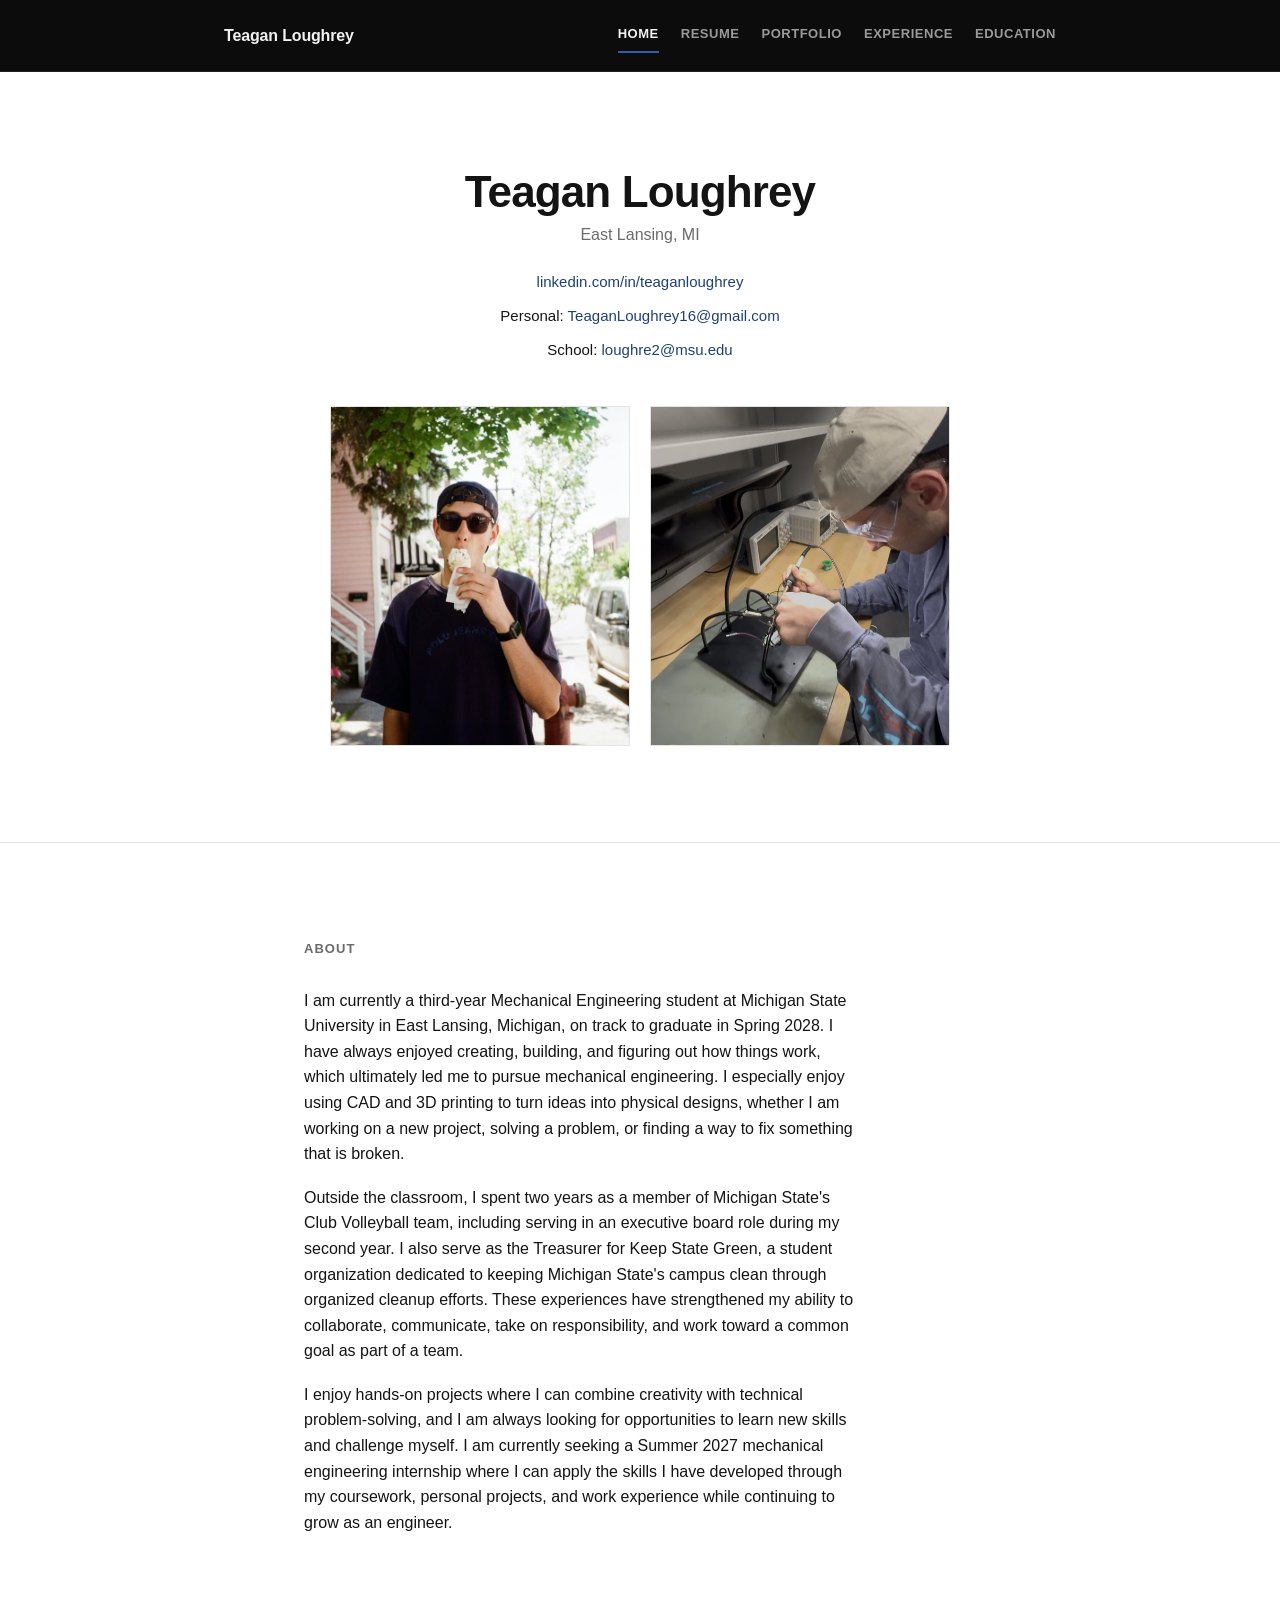
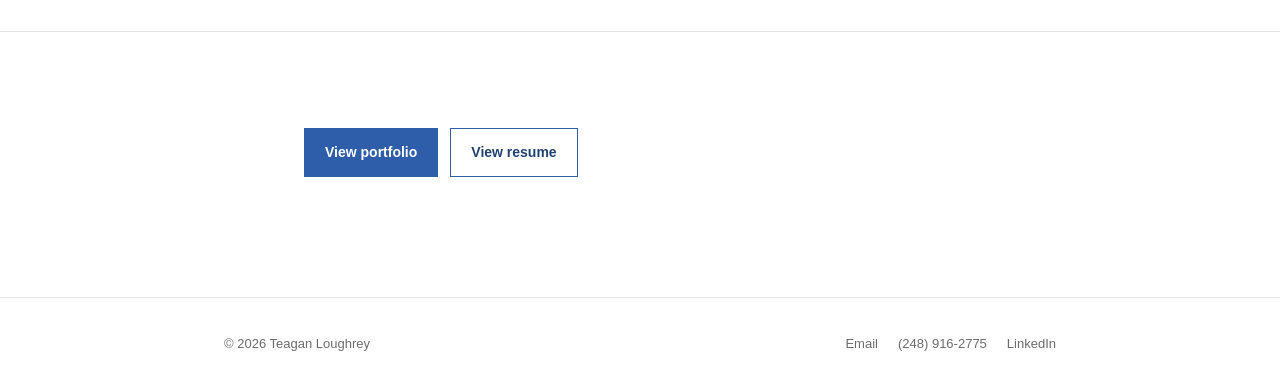
==== index.html @ 67443c55 "Add files via upload" ====
<!DOCTYPE html>
<!--
  EDITING GUIDE
  =============
  This site is 5 plain HTML files sharing one style.css — no build step,
  no framework. To host it for free: create a GitHub repo, drop these
  files in, enable GitHub Pages (Settings → Pages → deploy from branch).
  Netlify Drop (netlify.com/drop) works too — just drag this folder in.

  Search "EDIT:" in each file for the spots to personalize.
  Replace bracketed placeholders like [Your Name] with your real info.
-->
<html lang="en">
<head>
<meta charset="UTF-8">
<meta name="viewport" content="width=device-width, initial-scale=1.0">
<title>Teagan Loughrey — Portfolio</title>
<meta name="description" content="Portfolio of Teagan Loughrey, Mechanical Engineering student at Michigan State University.">
<link rel="stylesheet" href="style.css">
</head>
<body>

<header class="site-nav">
  <div class="wrap">
    <a class="brand" href="index.html">Teagan Loughrey</a>
    <span class="brand-email">TeaganLoughrey16@gmail.com</span>
    <nav>
      <a href="index.html" aria-current="page">Home</a>
      <a href="resume.html">Resume</a>
      <a href="portfolio.html">Portfolio</a>
      <a href="experience.html">Experience</a>
      <a href="education.html">Education</a>
    </nav>
  </div>
</header>

<main>
  <div class="wrap intro-block">
    <h1 class="page-title">Teagan Loughrey</h1>
    <p class="intro-loc">East Lansing, MI</p>
    <p class="intro-line"><a href="https://linkedin.com/in/teaganloughrey" target="_blank" rel="noopener">linkedin.com/in/teaganloughrey</a></p>
    <p class="intro-line">Personal: <a href="mailto:TeaganLoughrey16@gmail.com">TeaganLoughrey16@gmail.com</a></p>
    <p class="intro-line">School: <a href="mailto:loughre2@msu.edu">loughre2@msu.edu</a></p>

    <div class="photo-row">
      <img class="photo-box" src="images/portrait.jpeg" alt="Portrait of Teagan Loughrey">
      <img class="photo-box" src="images/working-photo.jpeg" alt="Teagan soldering a circuit board in a lab">
    </div>
  </div>

  <hr class="rule">

  <div class="wrap body-text">
    <h2 class="section-title">About</h2>
    <p>
      I am currently a third-year Mechanical Engineering student at Michigan
      State University in East Lansing, Michigan, on track to graduate in
      Spring 2028. I have always enjoyed creating, building, and figuring out
      how things work, which ultimately led me to pursue mechanical
      engineering. I especially enjoy using CAD and 3D printing to turn ideas
      into physical designs, whether I am working on a new project, solving a
      problem, or finding a way to fix something that is broken.
    </p>
    <p>
      Outside the classroom, I spent two years as a member of Michigan
      State's Club Volleyball team, including serving in an executive board
      role during my second year. I also serve as the Treasurer for Keep
      State Green, a student organization dedicated to keeping Michigan
      State's campus clean through organized cleanup efforts. These
      experiences have strengthened my ability to collaborate, communicate,
      take on responsibility, and work toward a common goal as part of a
      team.
    </p>
    <p>
      I enjoy hands-on projects where I can combine creativity with
      technical problem-solving, and I am always looking for opportunities
      to learn new skills and challenge myself. I am currently seeking a
      Summer 2027 mechanical engineering internship where I can apply the
      skills I have developed through my coursework, personal projects, and
      work experience while continuing to grow as an engineer.
    </p>
  </div>

  <hr class="rule">

  <div class="wrap">
    <div class="btn-row">
      <a class="btn filled" href="portfolio.html">View portfolio</a>
      <a class="btn" href="resume.html">View resume</a>
    </div>
  </div>
</main>

<footer class="site-foot">
  <div class="wrap">
    <span>© 2026 Teagan Loughrey</span>
    <div class="foot-links">
      <a href="mailto:loughre2@msu.edu">Email</a>
      <a href="tel:2489162775">(248) 916-2775</a>
      <a href="https://linkedin.com/in/teaganloughrey" target="_blank" rel="noopener">LinkedIn</a>
    </div>
  </div>
</footer>

</body>
</html>
---- style.css ----
/* ============================================================
   MINIMAL PORTFOLIO — SHARED STYLESHEET
   Black & white, sans-serif, generous whitespace.
   Edit --gap / --maxw below to adjust overall density and width.
   ============================================================ */

:root {
  --ink: #141414;
  --paper: #ffffff;
  --dim: #6b6b6b;
  --line: #e3e3e3;
  --maxw: 720px;
  --gap: 96px;
  --sans: -apple-system, BlinkMacSystemFont, 'Segoe UI', Roboto, Helvetica, Arial, sans-serif;

  --sidebar-w: 230px;
  --sidebar-bg: #0c0c0c;
  --sidebar-text: #f2f2f2;
  --sidebar-dim: #9a9a9a;
  --blue: #2e5eaa;
  --blue-dark: #1f4173;
}

* { box-sizing: border-box; }

html { -webkit-text-size-adjust: 100%; }

body {
  margin: 0;
  background: var(--paper);
  color: var(--ink);
  font-family: var(--sans);
  font-size: 16px;
  line-height: 1.6;
  -webkit-font-smoothing: antialiased;
}

a { color: inherit; }

h1, h2, h3, p, ul { margin: 0; }

:focus-visible { outline: 2px solid var(--ink); outline-offset: 3px; }

.wrap {
  max-width: var(--maxw);
  margin: 0 auto;
  padding: 0 24px;
}

/* ---------- top nav ---------- */
header.site-nav {
  background: var(--sidebar-bg);
  border-bottom: 1px solid #222;
}
header.site-nav .wrap {
  max-width: 880px;
  height: auto;
  display: flex;
  align-items: center;
  justify-content: space-between;
  flex-wrap: wrap;
  gap: 10px 24px;
  padding: 18px 24px;
}
.site-nav .brand {
  font-weight: 700;
  font-size: 16px;
  text-decoration: none;
  letter-spacing: -0.01em;
  color: var(--sidebar-text);
}
.site-nav .brand-email {
  display: none;
}
.site-nav nav {
  display: flex;
  flex-direction: row;
  gap: 22px;
  flex-wrap: wrap;
}
.site-nav nav a {
  font-size: 13px;
  font-weight: 600;
  text-transform: uppercase;
  letter-spacing: 0.04em;
  text-decoration: none;
  color: var(--sidebar-dim);
  padding: 6px 0;
  border-bottom: 2px solid transparent;
}
.site-nav nav a:hover,
.site-nav nav a[aria-current="page"] {
  color: var(--sidebar-text);
  border-bottom-color: var(--blue);
}
.nav-toggle { display: none; }

/* ---------- page shell ---------- */
main {
  padding: var(--gap) 0 120px;
}
main .wrap + .wrap { margin-top: var(--gap); }

/* ---------- typography ---------- */
h1.page-title {
  font-size: clamp(32px, 5vw, 44px);
  font-weight: 700;
  letter-spacing: -0.02em;
  line-height: 1.1;
  margin-bottom: 14px;
}
p.lede {
  font-size: 18px;
  color: var(--dim);
  max-width: 56ch;
  line-height: 1.6;
  margin-bottom: 0;
}
h2.section-title {
  font-size: 13px;
  font-weight: 600;
  text-transform: uppercase;
  letter-spacing: 0.08em;
  color: var(--dim);
  margin-bottom: 28px;
}
.body-text p { font-size: 16px; color: var(--ink); max-width: 62ch; margin-bottom: 18px; }
.body-text p:last-child { margin-bottom: 0; }

hr.rule { border: none; border-top: 1px solid var(--line); margin: var(--gap) 0; }

/* ---------- buttons / links ---------- */
.btn {
  display: inline-flex;
  align-items: center;
  gap: 8px;
  font-size: 14px;
  font-weight: 600;
  text-decoration: none;
  padding: 12px 20px;
  border: 1px solid var(--blue);
  color: var(--blue-dark);
}
.btn.filled { background: var(--blue); color: #ffffff; border-color: var(--blue); }
.btn:hover.filled { background: var(--blue-dark); }
.btn:hover:not(.filled) { background: var(--blue); color: #ffffff; }
.btn-row { display: flex; gap: 12px; flex-wrap: wrap; }

.text-link {
  font-size: 14px;
  text-decoration: underline;
  text-underline-offset: 3px;
  color: var(--blue-dark);
}

/* ---------- list rows (experience / education) ---------- */
.row-list { display: flex; flex-direction: column; }
.row {
  display: grid;
  grid-template-columns: 160px 1fr;
  gap: 24px;
  padding: 32px 0;
  border-top: 1px solid var(--line);
}
.row-list .row:first-child { border-top: none; padding-top: 0; }
@media (max-width: 600px) {
  .row { grid-template-columns: 1fr; gap: 6px; }
}
.row .meta { font-size: 13px; color: var(--dim); padding-top: 3px; }
.row .role { font-size: 17px; font-weight: 600; margin-bottom: 2px; }
.row .org { font-size: 14.5px; color: var(--dim); margin-bottom: 12px; }
.row ul { margin: 0; padding-left: 18px; }
.row li { font-size: 15px; color: var(--ink); margin-bottom: 6px; line-height: 1.55; }
.row li:last-child { margin-bottom: 0; }

/* ---------- project list (image cards) ---------- */
.project-list { display: flex; flex-direction: column; }
.project-card {
  display: flex;
  gap: 26px;
  padding: 30px 0;
  border-top: 1px solid var(--line);
}
.project-list .project-card:first-child { border-top: none; padding-top: 0; }
.project-card .thumb {
  width: 200px;
  height: 150px;
  object-fit: contain;
  background: #ffffff;
  border: 1px solid var(--line);
  flex-shrink: 0;
}
.project-card .placeholder-thumb {
  display: flex;
  align-items: center;
  justify-content: center;
  font-family: inherit;
  font-size: 11px;
  color: var(--dim);
  text-align: center;
  border-style: dashed;
}
.project-card .content { flex: 1; min-width: 0; }
.project-card .top-line { display: flex; justify-content: space-between; align-items: baseline; gap: 16px; }
.project-card .title { font-size: 19px; font-weight: 600; }
.project-card .year { font-size: 13px; color: var(--dim); white-space: nowrap; }
.project-card .desc { font-size: 15px; color: var(--dim); margin-top: 8px; }
.project-card .tags { margin-top: 12px; font-size: 12.5px; color: var(--dim); }

@media (max-width: 600px) {
  .project-card { flex-direction: column; }
  .project-card .thumb { width: 100%; height: 200px; }
  .project-card .thumb.tall { height: 260px; }
}
.project-card .thumb.tall { height: 260px; }

/* ---------- education card ---------- */
.edu-entry { padding: 30px 0; border-top: 1px solid var(--line); }
.edu-entry:first-child { border-top: none; padding-top: 0; }
.edu-entry .school { font-size: 19px; font-weight: 600; margin-bottom: 2px; }
.edu-entry .deg { font-size: 15px; color: var(--dim); margin-bottom: 10px; }
.edu-entry .meta { font-size: 13px; color: var(--dim); }

.course-list { display: flex; flex-wrap: wrap; gap: 10px 28px; margin-top: 16px; }
.course-list span { font-size: 14px; color: var(--ink); position: relative; padding-left: 14px; }
.course-list span::before { content: ""; position: absolute; left: 0; top: 8px; width: 5px; height: 5px; background: var(--blue); border-radius: 50%; }

.term-list { margin-top: 30px; display: flex; flex-direction: column; gap: 26px; }
.term-block h4 { font-size: 14px; font-weight: 700; margin-bottom: 8px; }
.term-block ul { list-style: none; padding: 0; margin: 0; display: flex; flex-direction: column; gap: 4px; }
.term-block li { font-size: 14.5px; color: var(--ink); position: relative; padding-left: 14px; }
.term-block li::before { content: ""; position: absolute; left: 0; top: 8px; width: 5px; height: 5px; background: var(--blue); border-radius: 50%; }
.term-block.placeholder h4 { color: var(--dim); }
.term-block.placeholder p { font-size: 13.5px; color: var(--dim); font-style: italic; }

/* ---------- footer ---------- */
footer.site-foot {
  border-top: 1px solid var(--line);
  padding: 36px 0;
}
footer.site-foot .wrap {
  max-width: 880px;
  display: flex;
  justify-content: space-between;
  align-items: center;
  flex-wrap: wrap;
  gap: 12px;
  font-size: 13px;
  color: var(--dim);
}
footer.site-foot a { text-decoration: none; }
footer.site-foot a:hover { color: var(--blue-dark); }
.foot-links { display: flex; gap: 20px; }

/* ---------- grouped experience (company header + nested roles) ---------- */
.company-list { display: flex; flex-direction: column; }
.company-group { padding: 30px 0; border-top: 1px solid var(--line); }
.company-list .company-group:first-child { border-top: none; padding-top: 0; }
.company-head { display: flex; justify-content: space-between; align-items: baseline; flex-wrap: wrap; gap: 4px 12px; }
.company-head .company-name { font-size: 17px; font-weight: 700; }
.company-head .company-loc { font-size: 13px; color: var(--dim); }
.role-item {
  margin-top: 18px;
  padding-left: 20px;
  border-left: 2px solid var(--line);
}
.role-item + .role-item { margin-top: 22px; }
.role-item .role-title { font-size: 15px; font-weight: 600; margin-bottom: 2px; }
.role-item .role-dates { font-size: 13px; color: var(--blue-dark); margin-bottom: 8px; }
.role-item ul { margin: 0; padding-left: 18px; }
.role-item li { font-size: 14px; line-height: 1.6; color: var(--dim); margin-bottom: 5px; }
.role-item li.tbd { list-style: none; margin-left: -18px; font-style: italic; color: var(--dim); }
.sheet-box {
  border: 1px solid var(--line);
  margin-top: 28px;
  background: #f4f4f4;
}
.pdf-frame iframe {
  display: block;
  width: 100%;
  height: 720px;
  border: none;
}
@media (max-width: 700px) {
  .pdf-frame iframe { height: 480px; }
}
.intro-block { text-align: center; }
.intro-block h1.page-title { margin-bottom: 6px; }
.intro-block .intro-loc { font-size: 16px; color: var(--dim); margin-bottom: 22px; }
.intro-block .intro-line { font-size: 15px; margin-bottom: 10px; }
.intro-block .intro-line a { color: var(--blue-dark); text-decoration: none; }
.intro-block .intro-line a:hover { text-decoration: underline; }
.intro-block .intro-line:last-of-type { margin-bottom: 0; }

.photo-row {
  display: flex;
  gap: 20px;
  justify-content: center;
  margin: 44px 0;
  flex-wrap: wrap;
}
.photo-box {
  width: 300px;
  height: 340px;
  border: 1px solid var(--line);
  object-fit: cover;
  display: block;
}
.photo-box.placeholder {
  border-style: dashed;
  display: flex;
  align-items: center;
  justify-content: center;
  text-align: center;
  font-size: 12px;
  color: var(--dim);
  padding: 16px;
}
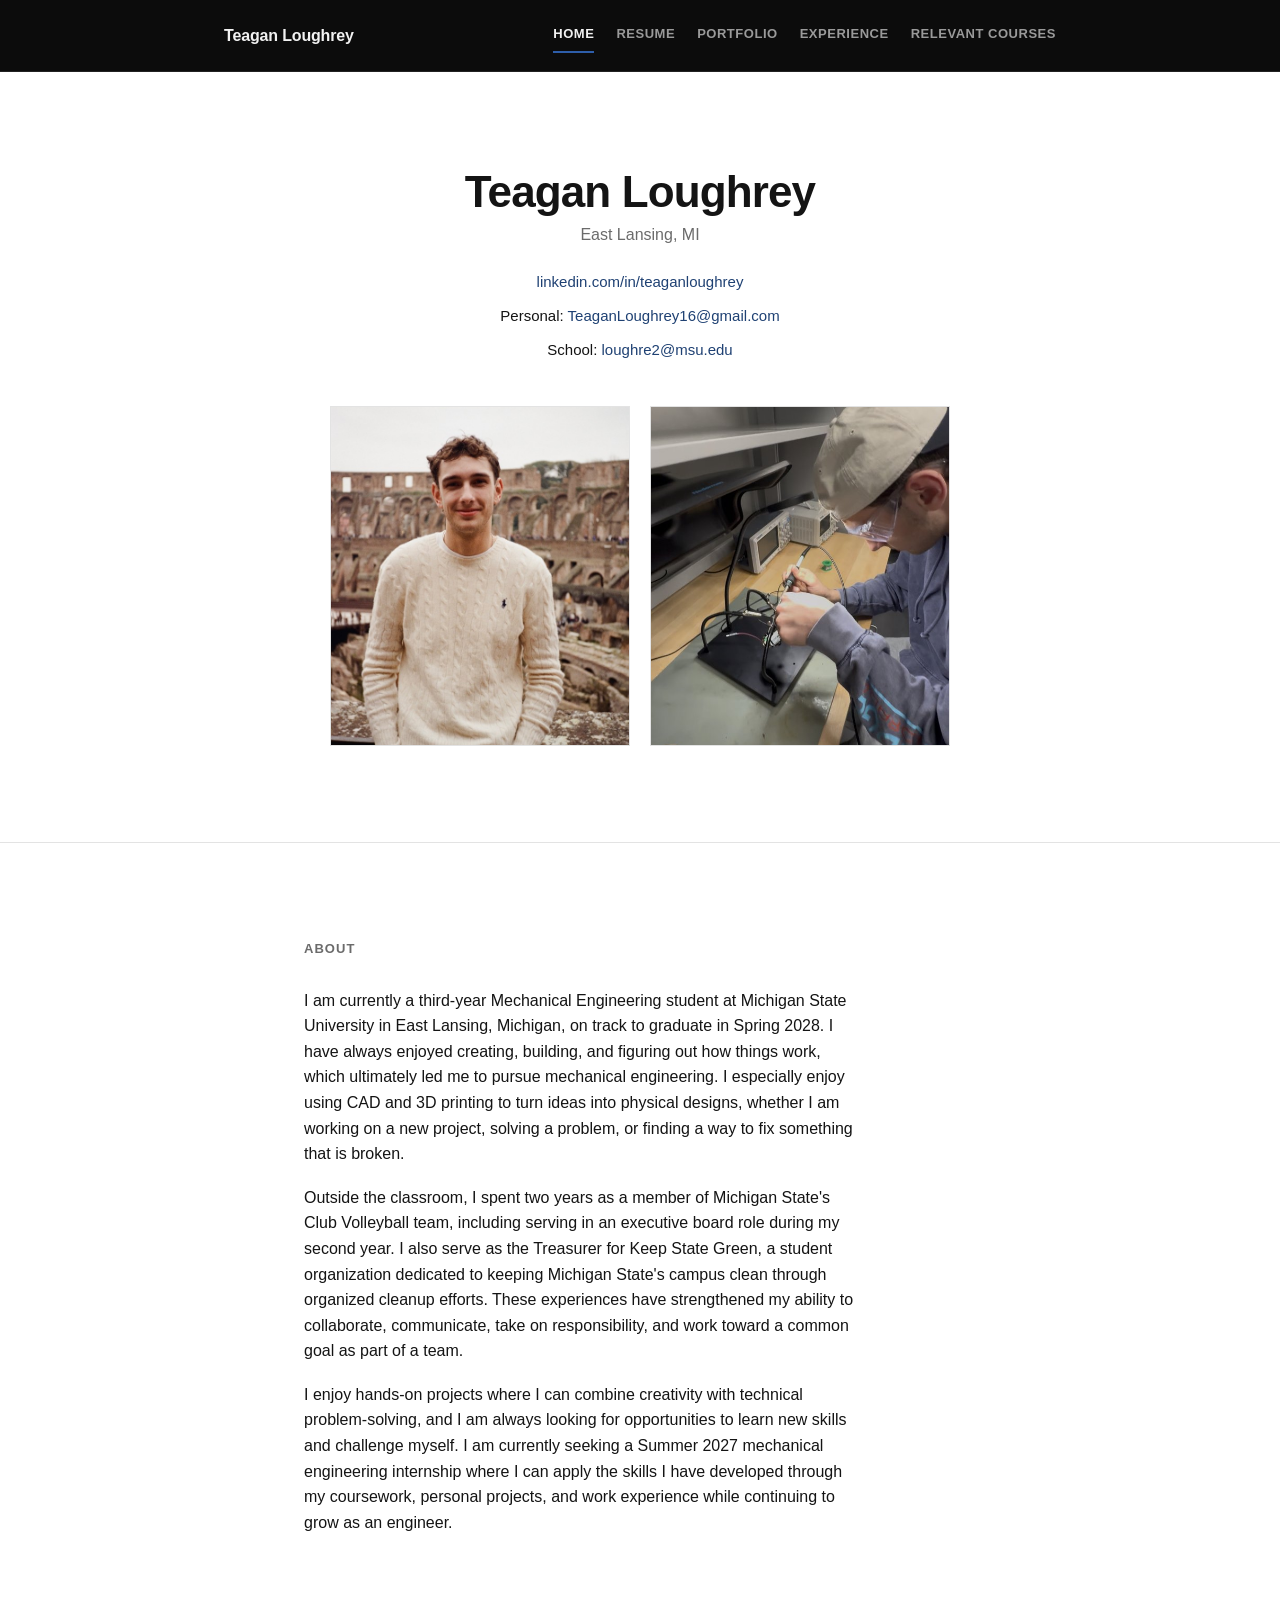
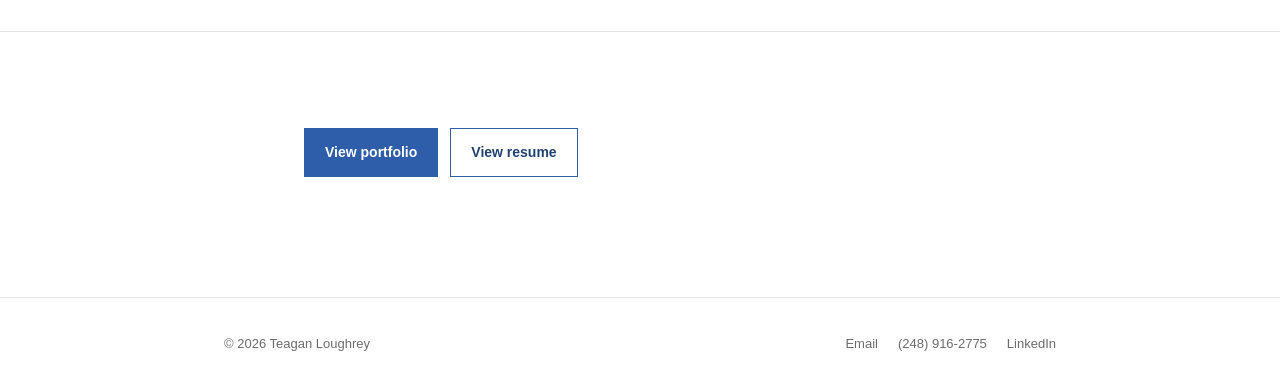
==== commit 255194db: "Add files via upload" ====
--- a/index.html
+++ b/index.html
@@ -29,7 +29,7 @@
       <a href="resume.html">Resume</a>
       <a href="portfolio.html">Portfolio</a>
       <a href="experience.html">Experience</a>
-      <a href="education.html">Education</a>
+      <a href="education.html">Relevant Courses</a>
     </nav>
   </div>
 </header>
--- a/style.css
+++ b/style.css
@@ -94,6 +94,32 @@
   border-bottom-color: var(--blue);
 }
 .nav-toggle { display: none; }
+
+@media (max-width: 640px) {
+  header.site-nav .wrap {
+    flex-wrap: nowrap;
+    justify-content: flex-start;
+    padding: 14px 0 14px 24px;
+  }
+  .site-nav .brand {
+    flex-shrink: 0;
+  }
+  .site-nav nav {
+    flex: 1;
+    min-width: 0;
+    flex-wrap: nowrap;
+    overflow-x: auto;
+    -webkit-overflow-scrolling: touch;
+    scrollbar-width: none;
+    gap: 20px;
+    padding-right: 24px;
+  }
+  .site-nav nav::-webkit-scrollbar { display: none; }
+  .site-nav nav a {
+    flex-shrink: 0;
+    white-space: nowrap;
+  }
+}
 
 /* ---------- page shell ---------- */
 main {
@@ -281,8 +307,21 @@
   height: 720px;
   border: none;
 }
+.pdf-mobile-open { display: none; }
 @media (max-width: 700px) {
-  .pdf-frame iframe { height: 480px; }
+  .sheet-box.pdf-frame { display: none; }
+  .pdf-mobile-open {
+    display: block;
+    margin-top: 28px;
+    text-align: center;
+    border: 1px solid var(--line);
+    padding: 36px 20px;
+  }
+  .pdf-mobile-hint {
+    margin-top: 12px;
+    font-size: 13px;
+    color: var(--dim);
+  }
 }
 .intro-block { text-align: center; }
 .intro-block h1.page-title { margin-bottom: 6px; }
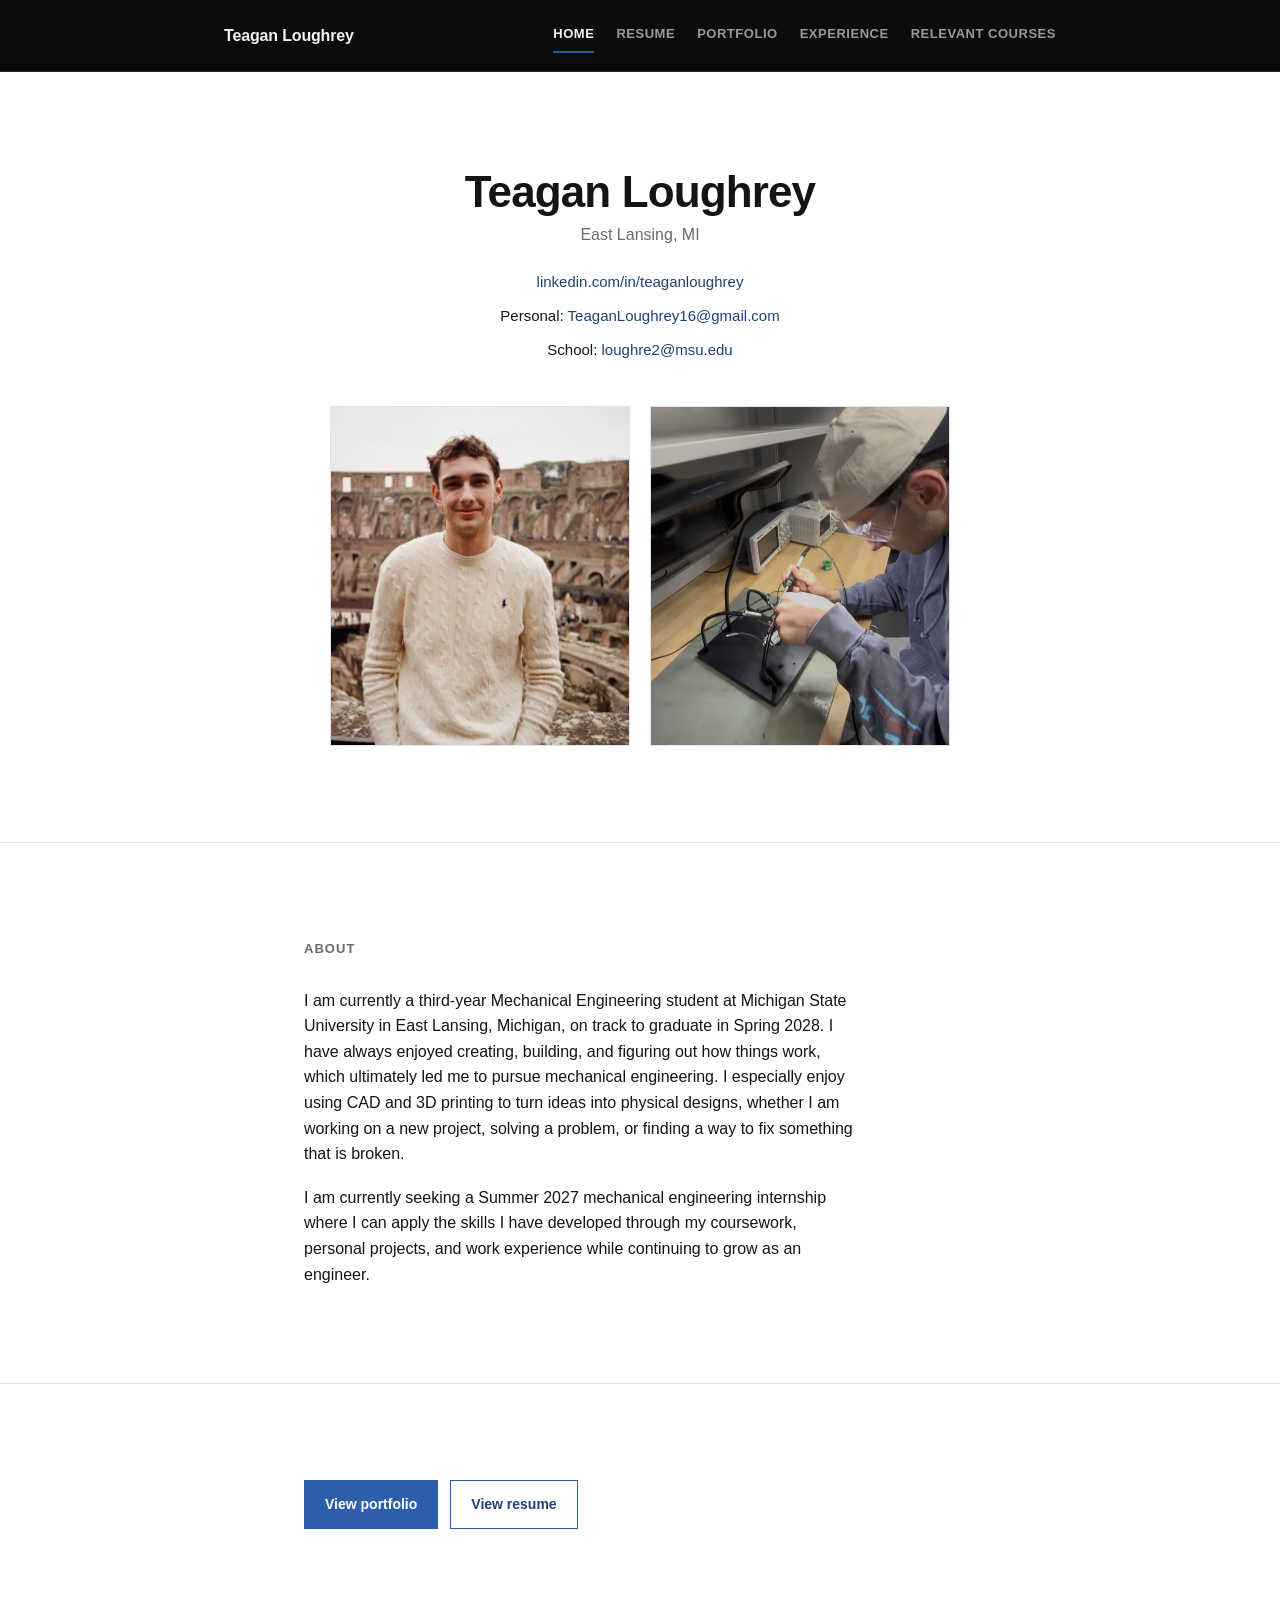
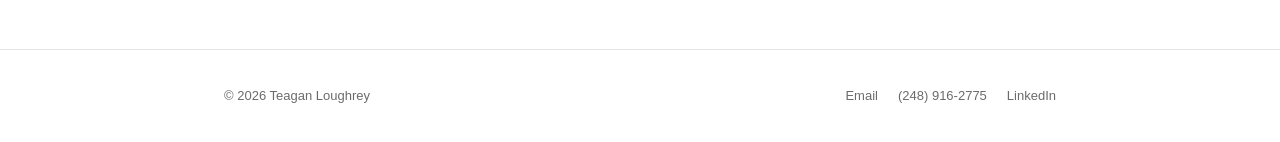
==== commit 66f8aade: "Add files via upload" ====
--- a/index.html
+++ b/index.html
@@ -62,22 +62,10 @@
       problem, or finding a way to fix something that is broken.
     </p>
     <p>
-      Outside the classroom, I spent two years as a member of Michigan
-      State's Club Volleyball team, including serving in an executive board
-      role during my second year. I also serve as the Treasurer for Keep
-      State Green, a student organization dedicated to keeping Michigan
-      State's campus clean through organized cleanup efforts. These
-      experiences have strengthened my ability to collaborate, communicate,
-      take on responsibility, and work toward a common goal as part of a
-      team.
-    </p>
-    <p>
-      I enjoy hands-on projects where I can combine creativity with
-      technical problem-solving, and I am always looking for opportunities
-      to learn new skills and challenge myself. I am currently seeking a
-      Summer 2027 mechanical engineering internship where I can apply the
-      skills I have developed through my coursework, personal projects, and
-      work experience while continuing to grow as an engineer.
+      I am currently seeking a Summer 2027 mechanical engineering internship
+      where I can apply the skills I have developed through my coursework,
+      personal projects, and work experience while continuing to grow as an
+      engineer.
     </p>
   </div>
 
@@ -103,4 +91,4 @@
 </footer>
 
 </body>
-</html>
+</html>
